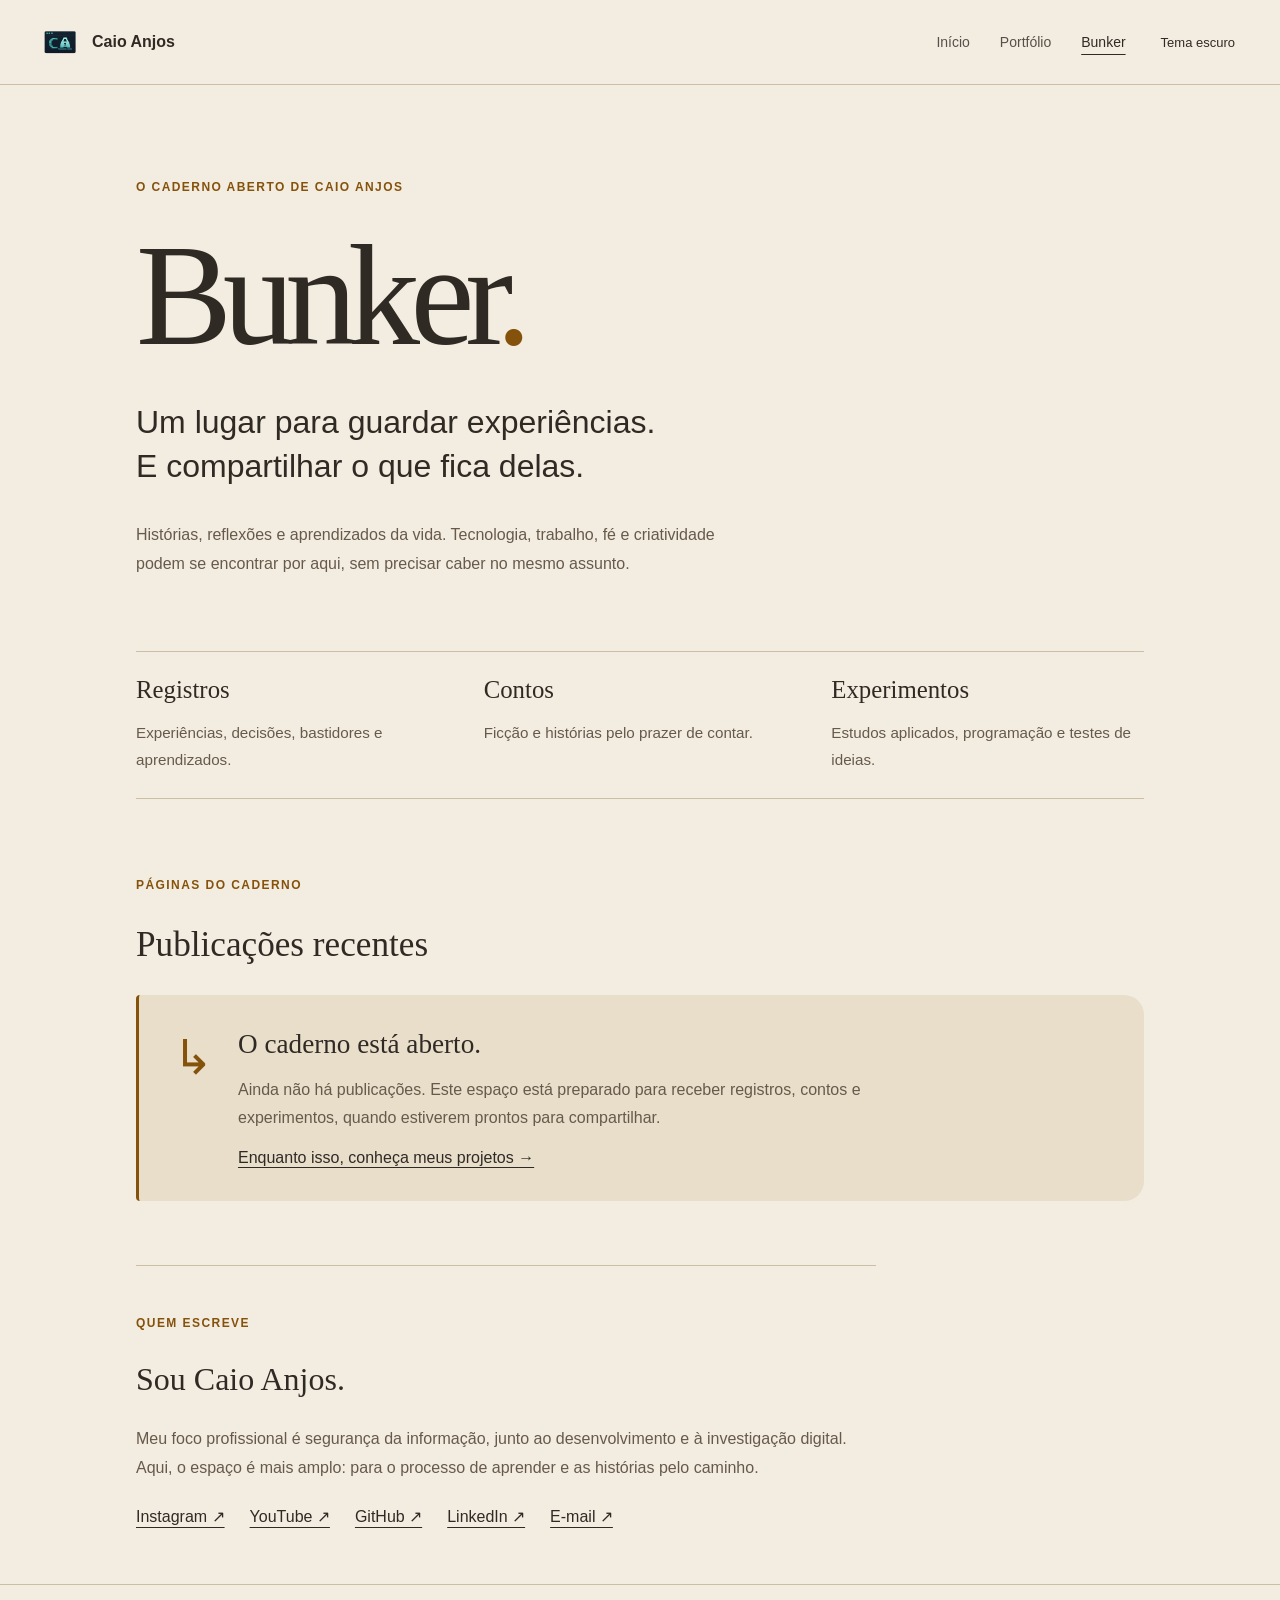
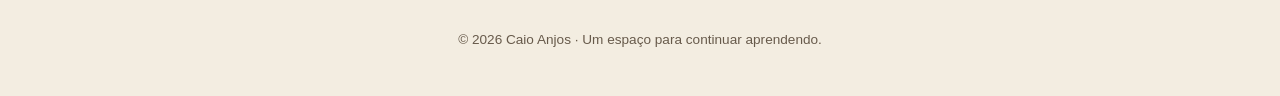
==== bunker/index.html @ 9bf78125 "Segunda Branch" ====
<!doctype html><html lang="pt-BR"><head><meta charset="utf-8"><meta name="viewport" content="width=device-width, initial-scale=1"><title>Bunker — Caio Anjos</title><meta name="description" content="Histórias, experiências e aprendizados de Caio Anjos. Registros, contos e experimentos."><meta property="og:title" content="Bunker — Caio Anjos"><meta property="og:description" content="Histórias, experiências e aprendizados de Caio Anjos. Registros, contos e experimentos."><link rel="stylesheet" href="../assets/css/base.css"><link rel="stylesheet" href="../bunker/bunker.css"><link rel="icon" type="image/png" href="../assets/img/Logo.png">
</head><body class="light-mode bunker"><a class="skip-link" href="#main">Pular para o conteúdo</a>
 <div class="nav-overlay"></div><header>
 <div class="logo-container"><a href="../index.html" aria-label="Caio Anjos — início"><img src="../assets/img/Logo.png" alt="" class="logo"><span class="brand-name">Caio Anjos</span></a></div>
 <button class="hamburger" aria-label="Abrir menu" aria-expanded="false" aria-controls="site-nav"><span></span><span></span><span></span></button>
 <nav id="site-nav" aria-label="Navegação principal"><ul><li><a href="../index.html" >Início</a></li><li><a href="../portfolio/" >Portfólio</a></li><li><a href="../bunker/" aria-current="page">Bunker</a></li>
 <li><button id="theme-toggle" class="btn-icon" aria-label="Alternar tema"><span class="sun-icon">Tema claro</span><span class="moon-icon">Tema escuro</span></button></li></ul></nav></header><main id="main" tabindex="-1" class="bunker-main"><section class="bunker-intro"><p class="eyebrow">O caderno aberto de Caio Anjos</p><h1>Bunker<span aria-hidden="true">.</span></h1><p class="intro-copy">Um lugar para guardar experiências.<br>E compartilhar o que fica delas.</p><p>Histórias, reflexões e aprendizados da vida. Tecnologia, trabalho, fé e criatividade podem se encontrar por aqui, sem precisar caber no mesmo assunto.</p></section><section class="formats" aria-label="Formatos do Bunker"><div><h2>Registros</h2><p>Experiências, decisões, bastidores e aprendizados.</p></div><div><h2>Contos</h2><p>Ficção e histórias pelo prazer de contar.</p></div><div><h2>Experimentos</h2><p>Estudos aplicados, programação e testes de ideias.</p></div></section><section id="featured" hidden aria-label="Publicação em destaque"></section><section class="recent"><p class="eyebrow">Páginas do caderno</p><h2>Publicações recentes</h2><div id="publications"><div class="empty-state"><span class="note-mark" aria-hidden="true">↳</span><div><h3>O caderno está aberto.</h3><p>Ainda não há publicações. Este espaço está preparado para receber registros, contos e experimentos, quando estiverem prontos para compartilhar.</p><a class="inline-link" href="../portfolio/#portfolio">Enquanto isso, conheça meus projetos →</a></div></div></div><noscript><p>A lista de publicações precisa de JavaScript. Ainda não há publicações nesta versão.</p></noscript></section><aside class="author"><p class="eyebrow">Quem escreve</p><h2>Sou Caio Anjos.</h2><p>Meu foco profissional é segurança da informação, junto ao desenvolvimento e à investigação digital. Aqui, o espaço é mais amplo: para o processo de aprender e as histórias pelo caminho.</p><div class="author-links"><a href="https://instagram.com/oanjoscaio">Instagram ↗</a><a href="https://www.youtube.com/@ocaioanjos">YouTube ↗</a><a href="https://github.com/caiooanjos">GitHub ↗</a><a href="https://www.linkedin.com/in/caiooanjo/">LinkedIn ↗</a><a href="mailto:caioanjos@souaglaia.com">E-mail ↗</a></div></aside></main><footer class="site-footer"><p>© 2026 Caio Anjos · Um espaço para continuar aprendendo.</p></footer><script src="../assets/js/base.js"></script><script src="publications.js"></script><script src="bunker.js"></script></body></html>
---- assets/css/base.css ----
/* ========================================
   BASE.CSS — Design System Compartilhado
   Usado em todas as páginas (HUB, Portfólio, Lab)
======================================== */

:root {
    /* Font */
    --font-main: 'Inter', sans-serif;

    /* Light Theme */
    --bg-light: #f5f5f7;
    --text-main-light: #1d1d1f;
    --text-sec-light: #424245;
    --btn-primary-bg-light: #2c3e50;
    --btn-primary-text-light: #ffffff;
    --logo-color-light: #1d1d1f;

    /* Dark Theme */
    --bg-dark: #0d1117;
    --text-main-dark: #f5f5f5;
    --text-sec-dark: #8b949e;
    --btn-primary-bg-dark: #238636;
    --btn-primary-text-dark: #ffffff;
    --logo-color-dark: #ffffff;
    --accent-cyan: #95fdf5;

    /* Common */
    --accent-blue: #3b82f6;
    --transition-speed: 0.3s;
}

* {
    box-sizing: border-box;
}

body {
    margin: 0;
    padding: 0;
    font-family: var(--font-main);
    transition: background-color var(--transition-speed), color var(--transition-speed);
    overflow-x: hidden;
}

/* Theme Classes */
body.light-mode {
    background-color: var(--bg-light);
    color: var(--text-main-light);
}

body.dark-mode {
    background-color: var(--bg-dark);
    color: var(--text-main-dark);
}

a {
    text-decoration: none;
    color: inherit;
}

/* ========================================
   HEADER & NAV
======================================== */

header {
    display: flex;
    justify-content: space-between;
    align-items: center;
    padding: 20px 40px;
    position: absolute;
    width: 100%;
    z-index: 10;
    box-sizing: border-box;
}

.logo-container {
    display: flex;
    align-items: center;
}

.logo-container a {
    display: flex;
    align-items: center;
}

.logo {
    height: 40px;
    transition: filter var(--transition-speed);
}

nav ul {
    display: flex;
    list-style: none;
    gap: 30px;
    align-items: center;
    margin: 0;
    padding: 0;
}

nav ul li a {
    font-size: 14px;
    font-weight: 500;
    color: inherit;
    opacity: 0.8;
    transition: opacity 0.2s;
}

nav ul li a:hover {
    opacity: 1;
}

.btn-nav {
    background-color: var(--text-main-light);
    color: white;
    padding: 8px 16px;
    border-radius: 20px;
    border: none;
    font-size: 14px;
    cursor: pointer;
    font-weight: 500;
    transition: background-color 0.2s;
}

body.dark-mode .btn-nav {
    background-color: white;
    color: var(--bg-dark);
}

/* Theme Toggle Button */
.btn-icon {
    background: none;
    border: none;
    cursor: pointer;
    color: inherit;
    display: flex;
    align-items: center;
    justify-content: center;
    padding: 5px;
}

.sun-icon {
    display: none;
}

.moon-icon {
    display: block;
}

body.dark-mode .sun-icon {
    display: block;
}

body.dark-mode .moon-icon {
    display: none;
}

/* ========================================
   BUTTONS (Primary / Secondary)
======================================== */

.btn-primary,
.btn-secondary {
    display: inline-flex;
    align-items: center;
    gap: 8px;
    padding: 12px 24px;
    border-radius: 30px;
    font-weight: 500;
    font-size: 1rem;
    transition: transform 0.2s, background-color 0.2s;
    text-decoration: none;
    border: none;
    cursor: pointer;
}

.btn-primary:hover,
.btn-secondary:hover {
    transform: translateY(-2px);
}

/* Light Mode Buttons */
body.light-mode .btn-primary {
    background-color: #3e6a8e;
    color: white;
}

body.light-mode .btn-secondary {
    background-color: #e2e2e5;
    color: #1d1d1f;
}

/* Dark Mode Buttons */
body.dark-mode .btn-primary {
    background-color: #3e6a8e;
    color: white;
}

body.dark-mode .btn-secondary {
    background-color: rgba(255, 255, 255, 0.1);
    color: white;
    backdrop-filter: blur(10px);
}

/* ========================================
   FOOTER
======================================== */

.site-footer {
    text-align: center;
    padding: 30px 20px;
    font-size: 0.85rem;
    opacity: 0.6;
}

/* ========================================
   HAMBURGER MENU (Mobile)
======================================== */

.hamburger {
    display: none;
    flex-direction: column;
    gap: 5px;
    background: none;
    border: none;
    cursor: pointer;
    padding: 5px;
    z-index: 100;
}

.hamburger span {
    display: block;
    width: 24px;
    height: 2px;
    background-color: currentColor;
    transition: transform 0.3s, opacity 0.3s;
}

.hamburger.active span:nth-child(1) {
    transform: translateY(7px) rotate(45deg);
}

.hamburger.active span:nth-child(2) {
    opacity: 0;
}

.hamburger.active span:nth-child(3) {
    transform: translateY(-7px) rotate(-45deg);
}

/* ========================================
   RESPONSIVE
======================================== */

@media (max-width: 768px) {
    header {
        padding: 15px 20px;
    }

    .hamburger {
        display: flex;
    }

    nav {
        position: fixed;
        top: 0;
        right: -100%;
        width: 70%;
        max-width: 300px;
        height: 100vh;
        padding: 80px 30px 30px;
        transition: right 0.3s ease;
        z-index: 50;
    }

    body.light-mode nav {
        background-color: var(--bg-light);
        box-shadow: -4px 0 20px rgba(0, 0, 0, 0.1);
    }

    body.dark-mode nav {
        background-color: #161b22;
        box-shadow: -4px 0 20px rgba(0, 0, 0, 0.5);
    }

    nav.open {
        right: 0;
    }

    nav ul {
        flex-direction: column;
        gap: 20px;
        align-items: flex-start;
    }

    nav ul li a {
        font-size: 16px;
    }

    .nav-overlay {
        display: none;
        position: fixed;
        top: 0;
        left: 0;
        width: 100%;
        height: 100%;
        background: rgba(0, 0, 0, 0.4);
        z-index: 40;
    }

    .nav-overlay.show {
        display: block;
    }
}/* Shared navigation and accessibility refinements. */
header { z-index: 60; }
.brand-name { margin-left: 12px; font-weight: 700; font-size: 16px; white-space: nowrap; }
.hamburger { color: inherit; min-width: 44px; min-height: 44px; align-items: center; justify-content: center; }
.btn-icon { min-height: 44px; font: inherit; font-size: 13px; }
nav a[aria-current="page"] { opacity: 1; text-decoration: underline; text-underline-offset: 7px; }
:focus-visible { outline: 3px solid #b77919; outline-offset: 5px; }
.skip-link { position: fixed; top: 10px; left: 16px; transform: translateY(-160%); padding: 12px 18px; background: #fff; color: #1d1d1f; z-index: 200; }
.skip-link:focus { transform: translateY(0); }
.inline-link { text-decoration: underline; text-underline-offset: 4px; }
.eyebrow { font-size: .75rem; text-transform: uppercase; letter-spacing: .12em; font-weight: 600; }
@media (max-width: 768px) {
    nav:not(.open) { visibility: hidden; }
    nav.open { visibility: visible; overflow-y: auto; }
    nav ul li a { display: inline-block; padding: 10px 0; }
}
@media (prefers-reduced-motion: reduce) {
    *, *::before, *::after { animation: none !important; transition: none !important; scroll-behavior: auto !important; }
}
---- bunker/bunker.css ----
﻿/* Paper, walnut, graphite and amber: the Bunker notebook. */
body.bunker { --paper: #f3ede1; --ink: #302a25; --muted: #675a4b; --line: #cbbda6; --note: #e8deca; --amber: #85520c; --bg-light: var(--paper); --font-main: 'Segoe UI', sans-serif; background: var(--paper); color: var(--ink); }
body.bunker.dark-mode { --paper: #211e1a; --ink: #f3ede1; --muted: #c5b8a4; --line: #625440; --note: #302a23; --amber: #efbb65; background: var(--paper); color: var(--ink); }
.bunker header { position: relative; border-bottom: 1px solid var(--line); }
.bunker.dark-mode nav, .bunker.light-mode nav { background: var(--paper); }
.bunker-main { max-width: 1080px; margin: auto; padding: 0 36px; }
.bunker-intro { max-width: 800px; padding: 80px 0 56px; }
.bunker .eyebrow { color: var(--amber); }
.bunker h1, .bunker h2, .bunker h3 { font-family: Georgia, 'Times New Roman', serif; font-weight: 400; }
.bunker-intro h1 { font-size: clamp(5rem, 13vw, 9rem); letter-spacing: -.065em; line-height: 1; margin: 25px 0 32px; }
.bunker-intro h1 span { color: var(--amber); }
.bunker-intro .intro-copy { font-size: clamp(1.4rem, 3vw, 2rem); line-height: 1.4; color: var(--ink); }
.bunker p { line-height: 1.8; }
.bunker-intro > p:last-child { max-width: 620px; color: var(--muted); }
.formats { display: grid; grid-template-columns: repeat(3,1fr); border-top: 1px solid var(--line); border-bottom: 1px solid var(--line); gap: 35px; padding: 24px 0; }
.formats h2 { font-size: 1.55rem; margin: 0; }
.formats p { color: var(--muted); font-size: .95rem; margin-bottom: 0; }
.recent { padding: 64px 0; }
.recent > h2 { font-size: 2.2rem; }
.empty-state { display: flex; gap: 25px; background: var(--note); padding: 34px; border-radius: 4px 20px 20px 4px; border-left: 3px solid var(--amber); }
.note-mark { color: var(--amber); font: 3rem Georgia,serif; }
.empty-state h3 { font-size: 1.7rem; margin: 0; }
.empty-state p { max-width: 650px; color: var(--muted); }
.author { border-top: 1px solid var(--line); padding: 35px 0 50px; max-width: 740px; }
.author h2 { font-size: 2rem; }
.author p { color: var(--muted); }
.author-links { display: flex; flex-wrap: wrap; gap: 12px 25px; }
.author-links a { padding: 8px 0; text-decoration: underline; text-underline-offset: 5px; }
.bunker .site-footer { opacity: 1; color: var(--muted); border-top: 1px solid var(--line); }
.publication-card { display: block; padding: 25px 0; border-bottom: 1px solid var(--line); }
.publication-card h3 { font-size: 1.8rem; margin: 12px 0; }
.publication-card p { color: var(--muted); }
.publication-card img { width: 100%; max-height: 360px; object-fit: cover; border-radius: 8px; }
#featured:not([hidden]) { padding: 40px 0 0; }
.reading { max-width: 800px; padding-top: 55px; padding-bottom: 70px; }
.reading h1 { font-size: clamp(2.3rem,6vw,3.8rem); line-height: 1.1; overflow-wrap: anywhere; }
.reading .eyebrow { margin-top: 45px; }
.article-summary { font-size: 1.25rem; color: var(--muted); }
.reading time { display: block; color: var(--muted); margin: 25px 0; }
.prose { font-size: 1.125rem; line-height: 1.85; margin: 40px 0; overflow-wrap: anywhere; }
.prose h2 { font-size: 1.8rem; line-height: 1.3; margin-top: 45px; }
.prose a { text-decoration: underline; text-underline-offset: 4px; }
.reading img, .reading video, .reading iframe { max-width: 100%; height: auto; border-radius: 5px; }
.reading figure { margin: 32px 0; }
.reading figcaption { color: var(--muted); font-size: .9rem; margin-top: 10px; }
.tags { display: flex; flex-wrap: wrap; list-style: none; gap: 10px; padding: 0; color: var(--muted); }
.tags li { border: 1px solid var(--line); padding: 4px 10px; border-radius: 5px; }
@media (max-width: 600px) { .bunker-main { padding-left: 22px; padding-right: 22px; } .bunker-intro { padding-top: 48px; } .formats { grid-template-columns: 1fr; gap: 24px; } .empty-state { padding: 24px; } .note-mark { display: none; } .recent { padding: 40px 0; } }
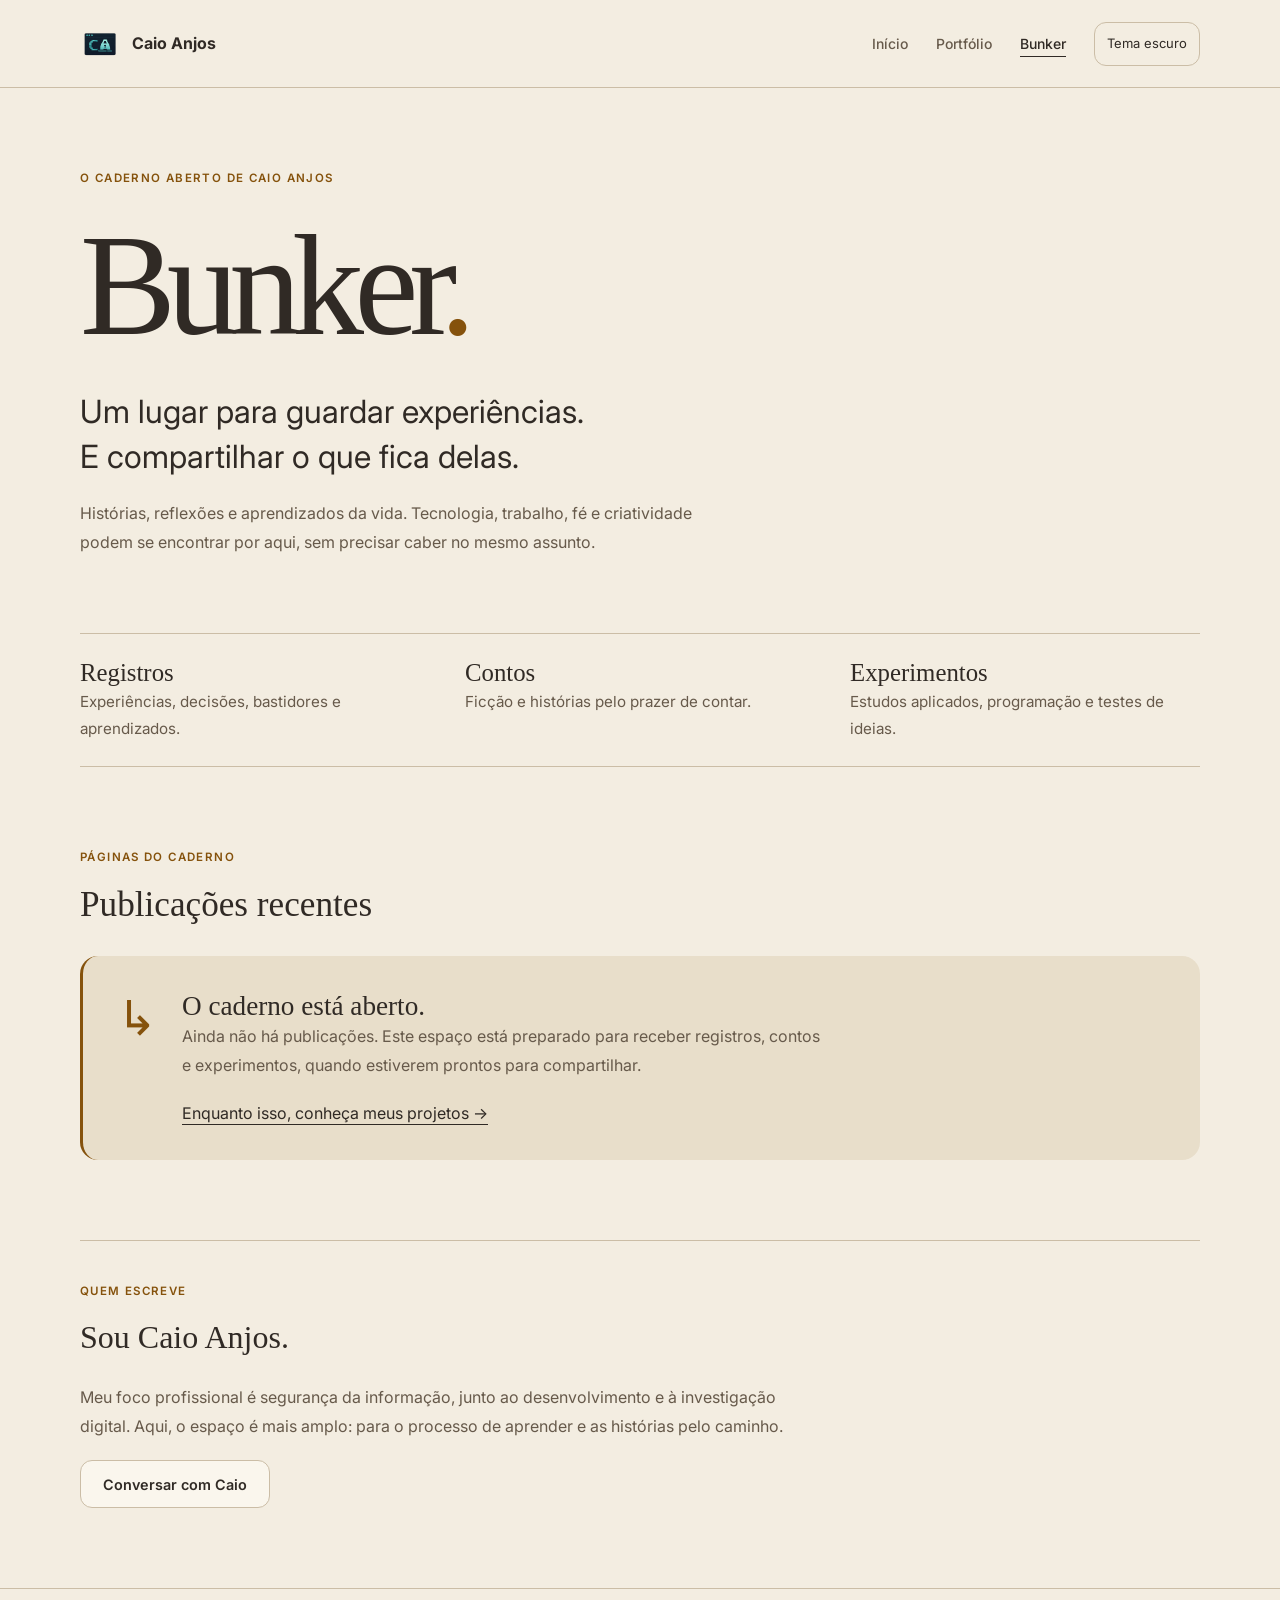
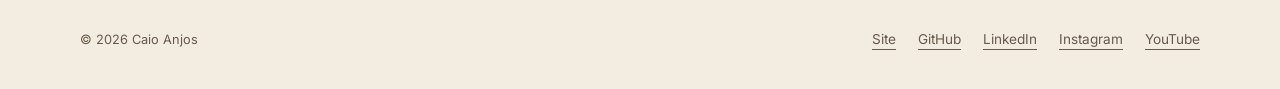
==== commit e6955d8f: "Refactor portfolio and publication pages; integrate new project and publication scripts - Updated `p" ====
--- a/bunker/index.html
+++ b/bunker/index.html
@@ -1,7 +1,7 @@
 <!doctype html><html lang="pt-BR"><head><meta charset="utf-8"><meta name="viewport" content="width=device-width, initial-scale=1"><title>Bunker — Caio Anjos</title><meta name="description" content="Histórias, experiências e aprendizados de Caio Anjos. Registros, contos e experimentos."><meta property="og:title" content="Bunker — Caio Anjos"><meta property="og:description" content="Histórias, experiências e aprendizados de Caio Anjos. Registros, contos e experimentos."><link rel="stylesheet" href="../assets/css/base.css"><link rel="stylesheet" href="../bunker/bunker.css"><link rel="icon" type="image/png" href="../assets/img/Logo.png">
-</head><body class="light-mode bunker"><a class="skip-link" href="#main">Pular para o conteúdo</a>
+<link rel="preconnect" href="https://fonts.googleapis.com"><link rel="preconnect" href="https://fonts.gstatic.com" crossorigin><link href="https://fonts.googleapis.com/css2?family=Inter:wght@400;500;600;700&display=swap" rel="stylesheet"></head><body class="light-mode bunker"><a class="skip-link" href="#main">Pular para o conteúdo</a>
  <div class="nav-overlay"></div><header>
  <div class="logo-container"><a href="../index.html" aria-label="Caio Anjos — início"><img src="../assets/img/Logo.png" alt="" class="logo"><span class="brand-name">Caio Anjos</span></a></div>
  <button class="hamburger" aria-label="Abrir menu" aria-expanded="false" aria-controls="site-nav"><span></span><span></span><span></span></button>
  <nav id="site-nav" aria-label="Navegação principal"><ul><li><a href="../index.html" >Início</a></li><li><a href="../portfolio/" >Portfólio</a></li><li><a href="../bunker/" aria-current="page">Bunker</a></li>
- <li><button id="theme-toggle" class="btn-icon" aria-label="Alternar tema"><span class="sun-icon">Tema claro</span><span class="moon-icon">Tema escuro</span></button></li></ul></nav></header><main id="main" tabindex="-1" class="bunker-main"><section class="bunker-intro"><p class="eyebrow">O caderno aberto de Caio Anjos</p><h1>Bunker<span aria-hidden="true">.</span></h1><p class="intro-copy">Um lugar para guardar experiências.<br>E compartilhar o que fica delas.</p><p>Histórias, reflexões e aprendizados da vida. Tecnologia, trabalho, fé e criatividade podem se encontrar por aqui, sem precisar caber no mesmo assunto.</p></section><section class="formats" aria-label="Formatos do Bunker"><div><h2>Registros</h2><p>Experiências, decisões, bastidores e aprendizados.</p></div><div><h2>Contos</h2><p>Ficção e histórias pelo prazer de contar.</p></div><div><h2>Experimentos</h2><p>Estudos aplicados, programação e testes de ideias.</p></div></section><section id="featured" hidden aria-label="Publicação em destaque"></section><section class="recent"><p class="eyebrow">Páginas do caderno</p><h2>Publicações recentes</h2><div id="publications"><div class="empty-state"><span class="note-mark" aria-hidden="true">↳</span><div><h3>O caderno está aberto.</h3><p>Ainda não há publicações. Este espaço está preparado para receber registros, contos e experimentos, quando estiverem prontos para compartilhar.</p><a class="inline-link" href="../portfolio/#portfolio">Enquanto isso, conheça meus projetos →</a></div></div></div><noscript><p>A lista de publicações precisa de JavaScript. Ainda não há publicações nesta versão.</p></noscript></section><aside class="author"><p class="eyebrow">Quem escreve</p><h2>Sou Caio Anjos.</h2><p>Meu foco profissional é segurança da informação, junto ao desenvolvimento e à investigação digital. Aqui, o espaço é mais amplo: para o processo de aprender e as histórias pelo caminho.</p><div class="author-links"><a href="https://instagram.com/oanjoscaio">Instagram ↗</a><a href="https://www.youtube.com/@ocaioanjos">YouTube ↗</a><a href="https://github.com/caiooanjos">GitHub ↗</a><a href="https://www.linkedin.com/in/caiooanjo/">LinkedIn ↗</a><a href="mailto:caioanjos@souaglaia.com">E-mail ↗</a></div></aside></main><footer class="site-footer"><p>© 2026 Caio Anjos · Um espaço para continuar aprendendo.</p></footer><script src="../assets/js/base.js"></script><script src="publications.js"></script><script src="bunker.js"></script></body></html>+ <li><button id="theme-toggle" class="btn-icon" aria-label="Alternar tema"><span class="sun-icon">Tema claro</span><span class="moon-icon">Tema escuro</span></button></li></ul></nav></header><main id="main" tabindex="-1" class="bunker-main"><section class="bunker-intro"><p class="eyebrow">O caderno aberto de Caio Anjos</p><h1>Bunker<span aria-hidden="true">.</span></h1><p class="intro-copy">Um lugar para guardar experiências.<br>E compartilhar o que fica delas.</p><p>Histórias, reflexões e aprendizados da vida. Tecnologia, trabalho, fé e criatividade podem se encontrar por aqui, sem precisar caber no mesmo assunto.</p></section><section class="formats" aria-label="Formatos do Bunker"><div><h2>Registros</h2><p>Experiências, decisões, bastidores e aprendizados.</p></div><div><h2>Contos</h2><p>Ficção e histórias pelo prazer de contar.</p></div><div><h2>Experimentos</h2><p>Estudos aplicados, programação e testes de ideias.</p></div></section><section id="featured" hidden aria-label="Publicação em destaque"></section><section class="recent"><p class="eyebrow">Páginas do caderno</p><h2>Publicações recentes</h2><div id="publications"><div class="empty-state"><span class="note-mark" aria-hidden="true">↳</span><div><h3>O caderno está aberto.</h3><p>Ainda não há publicações. Este espaço está preparado para receber registros, contos e experimentos, quando estiverem prontos para compartilhar.</p><a class="inline-link" href="../portfolio/#portfolio">Enquanto isso, conheça meus projetos →</a></div></div></div><noscript><p>A lista de publicações precisa de JavaScript. Ainda não há publicações nesta versão.</p></noscript></section><aside class="author"><p class="eyebrow">Quem escreve</p><h2>Sou Caio Anjos.</h2><p>Meu foco profissional é segurança da informação, junto ao desenvolvimento e à investigação digital. Aqui, o espaço é mais amplo: para o processo de aprender e as histórias pelo caminho.</p><a class="btn-secondary" href="mailto:caioanjos@souaglaia.com">Conversar com Caio</a></aside></main><footer class="site-footer"><div class="site-container footer-inner"><p>© 2026 Caio Anjos</p><div class="social-links" aria-label="Redes e contato"><a href="https://caioanjos.online">Site</a><a href="https://github.com/caiooanjos">GitHub</a><a href="https://www.linkedin.com/in/caiooanjo/">LinkedIn</a><a href="https://instagram.com/oanjoscaio">Instagram</a><a href="https://www.youtube.com/@ocaioanjos">YouTube</a></div></div></footer><script src="../assets/js/base.js"></script><script src="publications.js"></script><script src="../assets/js/publications.js"></script><script src="bunker.js"></script></body></html>
--- a/assets/css/base.css
+++ b/assets/css/base.css
@@ -1,329 +1,134 @@
-/* ========================================
-   BASE.CSS — Design System Compartilhado
-   Usado em todas as páginas (HUB, Portfólio, Lab)
-======================================== */
-
+﻿/* Shared visual foundation: navigation, spacing, surfaces and interaction. */
 :root {
-    /* Font */
-    --font-main: 'Inter', sans-serif;
-
-    /* Light Theme */
-    --bg-light: #f5f5f7;
-    --text-main-light: #1d1d1f;
-    --text-sec-light: #424245;
-    --btn-primary-bg-light: #2c3e50;
-    --btn-primary-text-light: #ffffff;
-    --logo-color-light: #1d1d1f;
-
-    /* Dark Theme */
-    --bg-dark: #0d1117;
-    --text-main-dark: #f5f5f5;
-    --text-sec-dark: #8b949e;
-    --btn-primary-bg-dark: #238636;
-    --btn-primary-text-dark: #ffffff;
-    --logo-color-dark: #ffffff;
+    --font-main: 'Inter', 'Segoe UI', sans-serif;
+    --content-width: 1120px;
+    --gutter: 28px;
+    --section-space: 80px;
+    --header-height: 88px;
+    --radius: 18px;
+    --control-radius: 12px;
+    --transition-speed: .2s;
     --accent-cyan: #95fdf5;
-
-    /* Common */
-    --accent-blue: #3b82f6;
-    --transition-speed: 0.3s;
 }
-
-* {
-    box-sizing: border-box;
+* { box-sizing: border-box; }
+html { scroll-padding-top: 24px; }
+body {
+    --bg-main: #f5f5f7; --bg-card: #ffffff; --bg-card-hover: #eaf0f4;
+    --text-main: #20272f; --text-sec: #4c5967; --text-mut: #596779;
+    --accent: #3e6a8e; --accent-hover: #315573; --accent-light: #e7eef4;
+    --border-color: #d4dde5; --button-ink: #ffffff;
+    --shadow: 0 8px 24px rgba(25, 44, 60, .05);
+    margin: 0; background: var(--bg-main); color: var(--text-main);
+    font-family: var(--font-main); font-size: 16px; line-height: 1.65;
+    transition: background-color var(--transition-speed), color var(--transition-speed);
 }
-
-body {
-    margin: 0;
-    padding: 0;
-    font-family: var(--font-main);
-    transition: background-color var(--transition-speed), color var(--transition-speed);
-    overflow-x: hidden;
+body.dark-mode {
+    --bg-main: #0d1117; --bg-card: #171f28; --bg-card-hover: #202c37;
+    --text-main: #f0f4f7; --text-sec: #c1ccd6; --text-mut: #a6b7c7;
+    --accent: #95fdf5; --accent-hover: #bafff9; --accent-light: #20363b;
+    --border-color: #354351; --button-ink: #142328;
+    --shadow: 0 8px 24px rgba(0, 0, 0, .12);
 }
-
-/* Theme Classes */
-body.light-mode {
-    background-color: var(--bg-light);
-    color: var(--text-main-light);
+a { text-decoration: none; color: inherit; }
+button, input, textarea { font: inherit; }
+button { cursor: pointer; }
+img { max-width: 100%; }
+h1, h2, h3, p { margin-top: 0; }
+h1, h2, h3 { line-height: 1.2; }
+p { margin-bottom: 20px; }
+::selection { background: var(--accent-light); color: var(--text-main); }
+.site-container { width: min(var(--content-width), calc(100% - var(--gutter) * 2)); margin-inline: auto; }
+.section { padding-block: var(--section-space); }
+.section-heading { margin-bottom: 32px; max-width: 690px; }
+.section-heading h2, .contact-copy h2 { font-size: clamp(1.8rem, 3vw, 2.5rem); font-weight: 700; letter-spacing: -.035em; margin-bottom: 16px; }
+.section-heading p, .contact-copy p { color: var(--text-sec); }
+.eyebrow { color: var(--accent); font-size: .72rem; text-transform: uppercase; letter-spacing: .12em; font-weight: 600; margin-bottom: 16px; }
+.inline-link { text-decoration: underline; text-underline-offset: 5px; }
+.inline-link:hover { color: var(--accent); }
+.actions { display: flex; align-items: center; gap: 12px; flex-wrap: wrap; }
+/* Identical header geometry across every route; only the home overlays its banner. */
+header {
+    position: relative; z-index: 60; display: flex; align-items: center; justify-content: space-between;
+    gap: 20px; min-height: var(--header-height);
+    padding: 18px max(var(--gutter), calc((100% - var(--content-width)) / 2));
+    border-bottom: 1px solid var(--border-color);
 }
-
-body.dark-mode {
-    background-color: var(--bg-dark);
-    color: var(--text-main-dark);
+.home-page header { position: absolute; width: 100%; border-color: transparent; }
+.logo-container a { display: flex; align-items: center; gap: 12px; }
+.logo { display: block; width: 40px; height: 40px; object-fit: contain; }
+.brand-name { font-weight: 700; font-size: 16px; white-space: nowrap; }
+nav ul { display: flex; list-style: none; gap: 28px; align-items: center; margin: 0; padding: 0; }
+nav a { display: inline-flex; align-items: center; min-height: 44px; font-size: 14px; font-weight: 500; color: var(--text-sec); }
+nav a:hover, nav a[aria-current='page'] { color: var(--text-main); }
+nav a[aria-current='page'] { text-decoration: underline; text-underline-offset: 7px; }
+.btn-icon { display: inline-flex; align-items: center; justify-content: center; min-height: 44px; padding: 8px 12px; background: transparent; color: inherit; border: 1px solid var(--border-color); border-radius: var(--control-radius); font-size: 13px; }
+.btn-icon:hover { background: var(--bg-card-hover); }
+.sun-icon { display: none; }
+.moon-icon { display: block; }
+.dark-mode .sun-icon { display: block; }
+.dark-mode .moon-icon { display: none; }
+.btn-primary, .btn-secondary {
+    display: inline-flex; align-items: center; justify-content: center; gap: 10px;
+    min-height: 48px; padding: 12px 22px; border: 1px solid transparent;
+    border-radius: var(--control-radius); font: 600 .9rem/1.5 var(--font-main);
+    text-align: center; text-decoration: none; transition: background-color var(--transition-speed), border-color var(--transition-speed);
 }
-
-a {
-    text-decoration: none;
-    color: inherit;
-}
-
-/* ========================================
-   HEADER & NAV
-======================================== */
-
-header {
-    display: flex;
-    justify-content: space-between;
-    align-items: center;
-    padding: 20px 40px;
-    position: absolute;
-    width: 100%;
-    z-index: 10;
-    box-sizing: border-box;
-}
-
-.logo-container {
-    display: flex;
-    align-items: center;
-}
-
-.logo-container a {
-    display: flex;
-    align-items: center;
-}
-
-.logo {
-    height: 40px;
-    transition: filter var(--transition-speed);
-}
-
-nav ul {
-    display: flex;
-    list-style: none;
-    gap: 30px;
-    align-items: center;
-    margin: 0;
-    padding: 0;
-}
-
-nav ul li a {
-    font-size: 14px;
-    font-weight: 500;
-    color: inherit;
-    opacity: 0.8;
-    transition: opacity 0.2s;
-}
-
-nav ul li a:hover {
-    opacity: 1;
-}
-
-.btn-nav {
-    background-color: var(--text-main-light);
-    color: white;
-    padding: 8px 16px;
-    border-radius: 20px;
-    border: none;
-    font-size: 14px;
-    cursor: pointer;
-    font-weight: 500;
-    transition: background-color 0.2s;
-}
-
-body.dark-mode .btn-nav {
-    background-color: white;
-    color: var(--bg-dark);
-}
-
-/* Theme Toggle Button */
-.btn-icon {
-    background: none;
-    border: none;
-    cursor: pointer;
-    color: inherit;
-    display: flex;
-    align-items: center;
-    justify-content: center;
-    padding: 5px;
-}
-
-.sun-icon {
-    display: none;
-}
-
-.moon-icon {
-    display: block;
-}
-
-body.dark-mode .sun-icon {
-    display: block;
-}
-
-body.dark-mode .moon-icon {
-    display: none;
-}
-
-/* ========================================
-   BUTTONS (Primary / Secondary)
-======================================== */
-
-.btn-primary,
-.btn-secondary {
-    display: inline-flex;
-    align-items: center;
-    gap: 8px;
-    padding: 12px 24px;
-    border-radius: 30px;
-    font-weight: 500;
-    font-size: 1rem;
-    transition: transform 0.2s, background-color 0.2s;
-    text-decoration: none;
-    border: none;
-    cursor: pointer;
-}
-
-.btn-primary:hover,
-.btn-secondary:hover {
-    transform: translateY(-2px);
-}
-
-/* Light Mode Buttons */
-body.light-mode .btn-primary {
-    background-color: #3e6a8e;
-    color: white;
-}
-
-body.light-mode .btn-secondary {
-    background-color: #e2e2e5;
-    color: #1d1d1f;
-}
-
-/* Dark Mode Buttons */
-body.dark-mode .btn-primary {
-    background-color: #3e6a8e;
-    color: white;
-}
-
-body.dark-mode .btn-secondary {
-    background-color: rgba(255, 255, 255, 0.1);
-    color: white;
-    backdrop-filter: blur(10px);
-}
-
-/* ========================================
-   FOOTER
-======================================== */
-
-.site-footer {
-    text-align: center;
-    padding: 30px 20px;
-    font-size: 0.85rem;
-    opacity: 0.6;
-}
-
-/* ========================================
-   HAMBURGER MENU (Mobile)
-======================================== */
-
-.hamburger {
-    display: none;
-    flex-direction: column;
-    gap: 5px;
-    background: none;
-    border: none;
-    cursor: pointer;
-    padding: 5px;
-    z-index: 100;
-}
-
-.hamburger span {
-    display: block;
-    width: 24px;
-    height: 2px;
-    background-color: currentColor;
-    transition: transform 0.3s, opacity 0.3s;
-}
-
-.hamburger.active span:nth-child(1) {
-    transform: translateY(7px) rotate(45deg);
-}
-
-.hamburger.active span:nth-child(2) {
-    opacity: 0;
-}
-
-.hamburger.active span:nth-child(3) {
-    transform: translateY(-7px) rotate(-45deg);
-}
-
-/* ========================================
-   RESPONSIVE
-======================================== */
-
+.btn-primary { color: var(--button-ink); background: var(--accent); }
+.btn-primary:hover { background: var(--accent-hover); }
+.btn-secondary { background: var(--bg-card); border-color: var(--border-color); color: var(--text-main); }
+.btn-secondary:hover { background: var(--bg-card-hover); border-color: var(--accent); }
+.btn-primary svg, .btn-secondary svg { flex: none; }
+.site-footer { padding-block: 28px; border-top: 1px solid var(--border-color); font-size: .8rem; color: var(--text-sec); }
+.footer-inner { display: flex; align-items: center; justify-content: space-between; gap: 18px; }
+.site-footer p { margin: 0; }
+.social-links { display: flex; gap: 12px 22px; flex-wrap: wrap; }
+.social-links a { display: inline-flex; align-items: center; min-height: 44px; font-size: .85rem; text-decoration: underline; text-underline-offset: 5px; }
+.social-links a:hover { color: var(--accent); }
+.contact-section { border-top: 1px solid var(--border-color); }
+.contact-inner { display: flex; align-items: center; justify-content: space-between; gap: 40px; }
+.contact-copy { max-width: 650px; }
+.contact-copy p:last-child { margin-bottom: 0; }
+/* Project components reused by the home, portfolio and opening highlight. */
+.projects-grid { display: grid; grid-template-columns: repeat(2, minmax(0, 1fr)); gap: 24px; }
+.project-card { background: var(--bg-card); border: 1px solid var(--border-color); border-radius: var(--radius); overflow: hidden; box-shadow: var(--shadow); min-width: 0; }
+.project-visual { padding: 32px; background: var(--accent-light); border-bottom: 1px solid var(--border-color); }
+.project-visual p { color: var(--text-sec); font-size: .7rem; letter-spacing: .1em; text-transform: uppercase; margin-bottom: 24px; }
+.project-flow { display: flex; align-items: center; flex-wrap: wrap; gap: 10px; font: 500 .85rem/1.5 var(--font-main); }
+.project-flow span { padding: 8px 12px; background: var(--bg-card); border: 1px solid var(--border-color); border-radius: 8px; }
+.project-flow b { color: var(--accent); font-weight: 400; }
+.project-content { padding: 28px; }
+.project-content h2, .project-content h3 { font-size: 1.45rem; font-weight: 700; letter-spacing: -.025em; margin: 0 0 14px; }
+.project-content p { color: var(--text-sec); font-size: .95rem; }
+.project-content .eyebrow { color: var(--accent); font-size: .7rem; }
+.project-tags { list-style: none; padding: 0; display: flex; flex-wrap: wrap; gap: 8px; margin: 22px 0; }
+.project-tags li { padding: 4px 9px; border: 1px solid var(--border-color); border-radius: 6px; font-size: .75rem; color: var(--text-sec); }
+.project-details { border-top: 1px solid var(--border-color); padding-top: 16px; margin: 20px 0; }
+.project-details summary { cursor: pointer; font-size: .85rem; font-weight: 600; }
+.project-details p { margin-top: 14px; }
+.project-card .inline-link { font-size: .85rem; font-weight: 600; }
+.section-tail { margin-top: 28px; }
+/* Mobile navigation and keyboard interaction. */
+.hamburger { display: none; flex-direction: column; gap: 5px; background: none; border: none; color: inherit; min-width: 44px; min-height: 44px; align-items: center; justify-content: center; padding: 5px; z-index: 100; }
+.hamburger span { display: block; width: 24px; height: 2px; background: currentColor; transition: transform var(--transition-speed), opacity var(--transition-speed); }
+.hamburger.active span:nth-child(1) { transform: translateY(7px) rotate(45deg); }
+.hamburger.active span:nth-child(2) { opacity: 0; }
+.hamburger.active span:nth-child(3) { transform: translateY(-7px) rotate(-45deg); }
+.nav-overlay { display: none; position: fixed; inset: 0; background: rgba(0,0,0,.45); z-index: 40; }
+:focus-visible { outline: 3px solid var(--accent); outline-offset: 5px; }
+.skip-link { position: fixed; top: 10px; left: 16px; transform: translateY(-170%); padding: 12px 18px; background: var(--bg-card); color: var(--text-main); z-index: 200; }
+.skip-link:focus { transform: translateY(0); }
 @media (max-width: 768px) {
-    header {
-        padding: 15px 20px;
-    }
-
-    .hamburger {
-        display: flex;
-    }
-
-    nav {
-        position: fixed;
-        top: 0;
-        right: -100%;
-        width: 70%;
-        max-width: 300px;
-        height: 100vh;
-        padding: 80px 30px 30px;
-        transition: right 0.3s ease;
-        z-index: 50;
-    }
-
-    body.light-mode nav {
-        background-color: var(--bg-light);
-        box-shadow: -4px 0 20px rgba(0, 0, 0, 0.1);
-    }
-
-    body.dark-mode nav {
-        background-color: #161b22;
-        box-shadow: -4px 0 20px rgba(0, 0, 0, 0.5);
-    }
-
-    nav.open {
-        right: 0;
-    }
-
-    nav ul {
-        flex-direction: column;
-        gap: 20px;
-        align-items: flex-start;
-    }
-
-    nav ul li a {
-        font-size: 16px;
-    }
-
-    .nav-overlay {
-        display: none;
-        position: fixed;
-        top: 0;
-        left: 0;
-        width: 100%;
-        height: 100%;
-        background: rgba(0, 0, 0, 0.4);
-        z-index: 40;
-    }
-
-    .nav-overlay.show {
-        display: block;
-    }
-}/* Shared navigation and accessibility refinements. */
-header { z-index: 60; }
-.brand-name { margin-left: 12px; font-weight: 700; font-size: 16px; white-space: nowrap; }
-.hamburger { color: inherit; min-width: 44px; min-height: 44px; align-items: center; justify-content: center; }
-.btn-icon { min-height: 44px; font: inherit; font-size: 13px; }
-nav a[aria-current="page"] { opacity: 1; text-decoration: underline; text-underline-offset: 7px; }
-:focus-visible { outline: 3px solid #b77919; outline-offset: 5px; }
-.skip-link { position: fixed; top: 10px; left: 16px; transform: translateY(-160%); padding: 12px 18px; background: #fff; color: #1d1d1f; z-index: 200; }
-.skip-link:focus { transform: translateY(0); }
-.inline-link { text-decoration: underline; text-underline-offset: 4px; }
-.eyebrow { font-size: .75rem; text-transform: uppercase; letter-spacing: .12em; font-weight: 600; }
-@media (max-width: 768px) {
-    nav:not(.open) { visibility: hidden; }
-    nav.open { visibility: visible; overflow-y: auto; }
-    nav ul li a { display: inline-block; padding: 10px 0; }
+    :root { --gutter: 22px; --section-space: 52px; --header-height: 80px; }
+    header { padding-block: 17px; gap: 12px; }
+    .hamburger { display: flex; }
+    nav { position: fixed; inset: 0 0 0 auto; width: min(82%, 320px); height: 100dvh; padding: 88px 28px 28px; background: var(--bg-card); z-index: 50; transform: translateX(100%); visibility: hidden; transition: transform var(--transition-speed); overflow-y: auto; }
+    nav.open { transform: translateX(0); visibility: visible; }
+    nav ul { flex-direction: column; align-items: flex-start; gap: 18px; }
+    nav a { font-size: 16px; }
+    .nav-overlay.show { display: block; }
+    .projects-grid { grid-template-columns: 1fr; }
+    .project-visual, .project-content { padding: 24px; }
+    .contact-inner, .footer-inner { flex-direction: column; align-items: flex-start; gap: 24px; }
 }
 @media (prefers-reduced-motion: reduce) {
     *, *::before, *::after { animation: none !important; transition: none !important; scroll-behavior: auto !important; }
--- a/bunker/bunker.css
+++ b/bunker/bunker.css
@@ -1,32 +1,28 @@
 ﻿/* Paper, walnut, graphite and amber: the Bunker notebook. */
-body.bunker { --paper: #f3ede1; --ink: #302a25; --muted: #675a4b; --line: #cbbda6; --note: #e8deca; --amber: #85520c; --bg-light: var(--paper); --font-main: 'Segoe UI', sans-serif; background: var(--paper); color: var(--ink); }
-body.bunker.dark-mode { --paper: #211e1a; --ink: #f3ede1; --muted: #c5b8a4; --line: #625440; --note: #302a23; --amber: #efbb65; background: var(--paper); color: var(--ink); }
-.bunker header { position: relative; border-bottom: 1px solid var(--line); }
-.bunker.dark-mode nav, .bunker.light-mode nav { background: var(--paper); }
-.bunker-main { max-width: 1080px; margin: auto; padding: 0 36px; }
-.bunker-intro { max-width: 800px; padding: 80px 0 56px; }
+body.bunker { --paper: #f3ede1; --ink: #302a25; --muted: #675a4b; --line: #cbbda6; --note: #e8deca; --amber: #85520c; --bg-main: var(--paper); --bg-card: #faf6ed; --bg-card-hover: var(--note); --text-main: var(--ink); --text-sec: var(--muted); --border-color: var(--line); --accent: var(--amber); --accent-hover: #684009; --button-ink: #fff; }
+body.bunker.dark-mode { --paper: #211e1a; --ink: #f3ede1; --muted: #c5b8a4; --line: #625440; --note: #302a23; --amber: #efbb65; --bg-card: #28231d; --accent-hover: #ffd48e; --button-ink: #211e1a; }
+.bunker-main { width: min(var(--content-width), calc(100% - var(--gutter) * 2)); margin: auto; }
+.bunker-intro { max-width: 800px; padding: var(--section-space) 0 56px; }
 .bunker .eyebrow { color: var(--amber); }
 .bunker h1, .bunker h2, .bunker h3 { font-family: Georgia, 'Times New Roman', serif; font-weight: 400; }
 .bunker-intro h1 { font-size: clamp(5rem, 13vw, 9rem); letter-spacing: -.065em; line-height: 1; margin: 25px 0 32px; }
 .bunker-intro h1 span { color: var(--amber); }
 .bunker-intro .intro-copy { font-size: clamp(1.4rem, 3vw, 2rem); line-height: 1.4; color: var(--ink); }
-.bunker p { line-height: 1.8; }
+.bunker-main p { line-height: 1.8; }
 .bunker-intro > p:last-child { max-width: 620px; color: var(--muted); }
 .formats { display: grid; grid-template-columns: repeat(3,1fr); border-top: 1px solid var(--line); border-bottom: 1px solid var(--line); gap: 35px; padding: 24px 0; }
 .formats h2 { font-size: 1.55rem; margin: 0; }
 .formats p { color: var(--muted); font-size: .95rem; margin-bottom: 0; }
-.recent { padding: 64px 0; }
+.recent { padding: var(--section-space) 0; }
 .recent > h2 { font-size: 2.2rem; }
-.empty-state { display: flex; gap: 25px; background: var(--note); padding: 34px; border-radius: 4px 20px 20px 4px; border-left: 3px solid var(--amber); }
+.empty-state { display: flex; gap: 25px; background: var(--note); padding: 34px; border-radius: var(--radius); border-left: 3px solid var(--amber); }
 .note-mark { color: var(--amber); font: 3rem Georgia,serif; }
 .empty-state h3 { font-size: 1.7rem; margin: 0; }
 .empty-state p { max-width: 650px; color: var(--muted); }
-.author { border-top: 1px solid var(--line); padding: 35px 0 50px; max-width: 740px; }
+.author { border-top: 1px solid var(--line); padding: 40px 0 var(--section-space); }
+.author p { max-width: 740px; }
 .author h2 { font-size: 2rem; }
 .author p { color: var(--muted); }
-.author-links { display: flex; flex-wrap: wrap; gap: 12px 25px; }
-.author-links a { padding: 8px 0; text-decoration: underline; text-underline-offset: 5px; }
-.bunker .site-footer { opacity: 1; color: var(--muted); border-top: 1px solid var(--line); }
 .publication-card { display: block; padding: 25px 0; border-bottom: 1px solid var(--line); }
 .publication-card h3 { font-size: 1.8rem; margin: 12px 0; }
 .publication-card p { color: var(--muted); }
@@ -45,4 +41,4 @@
 .reading figcaption { color: var(--muted); font-size: .9rem; margin-top: 10px; }
 .tags { display: flex; flex-wrap: wrap; list-style: none; gap: 10px; padding: 0; color: var(--muted); }
 .tags li { border: 1px solid var(--line); padding: 4px 10px; border-radius: 5px; }
-@media (max-width: 600px) { .bunker-main { padding-left: 22px; padding-right: 22px; } .bunker-intro { padding-top: 48px; } .formats { grid-template-columns: 1fr; gap: 24px; } .empty-state { padding: 24px; } .note-mark { display: none; } .recent { padding: 40px 0; } }
+@media (max-width: 600px) { .bunker-intro { padding-top: 48px; } .formats { grid-template-columns: 1fr; gap: 24px; } .empty-state { padding: 24px; } .note-mark { display: none; } }
